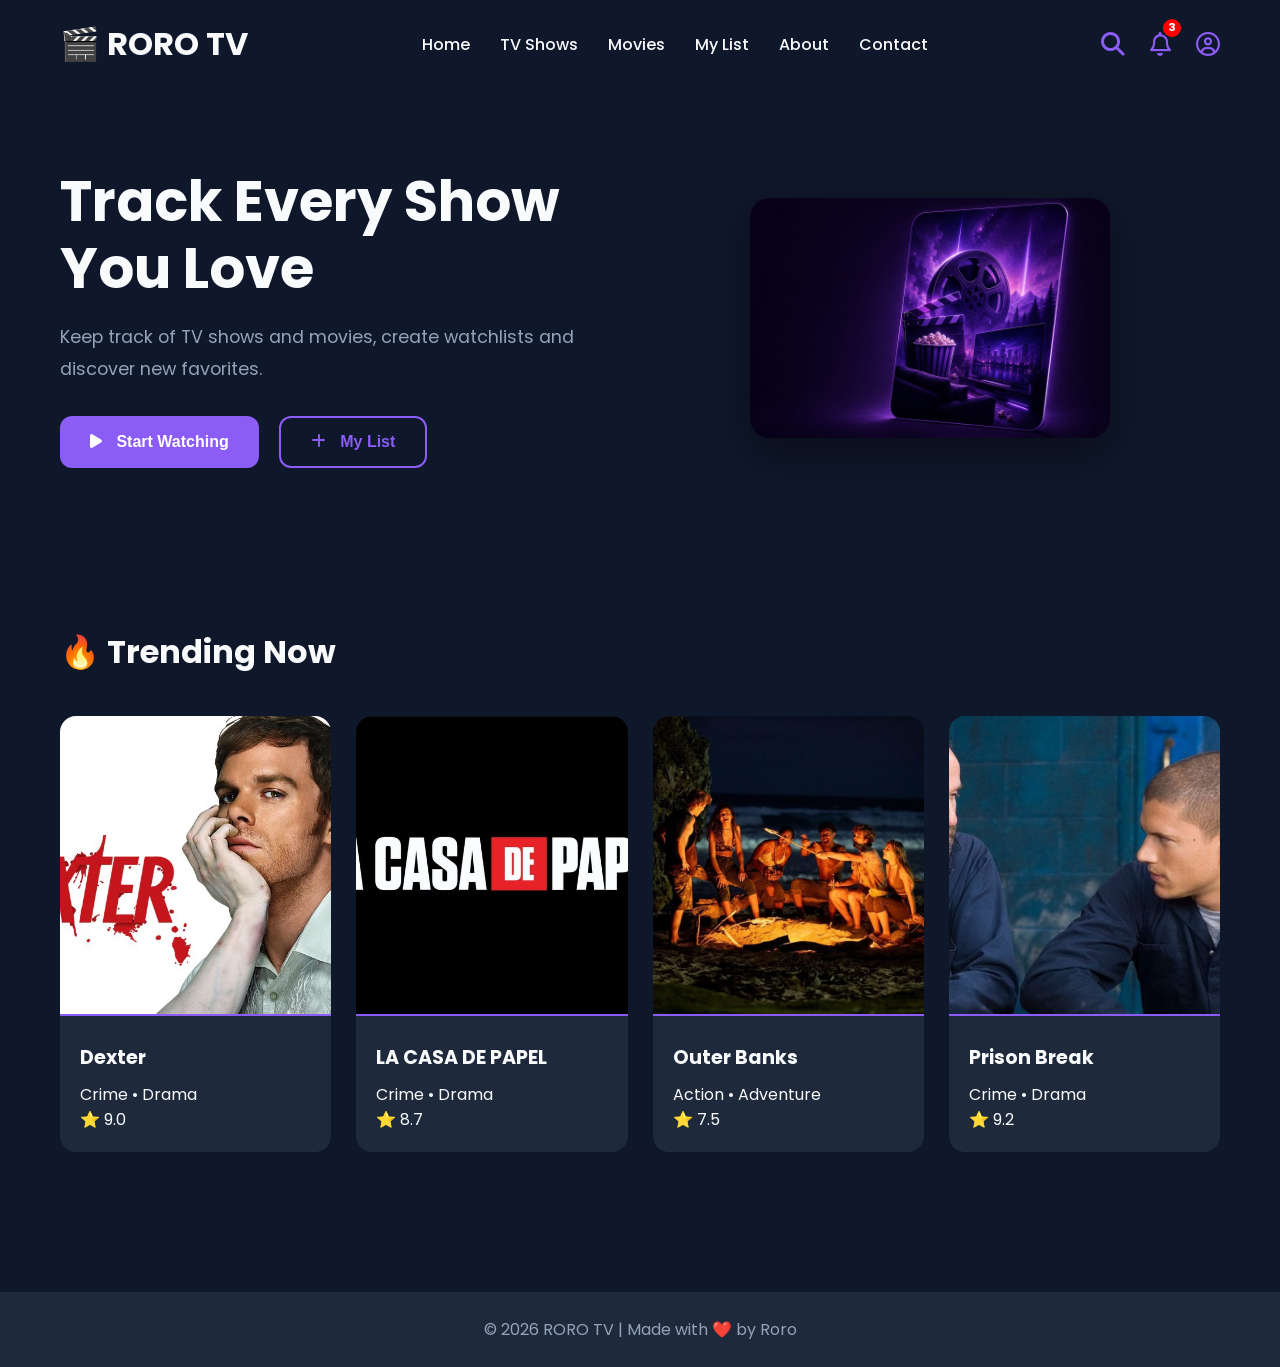
==== index.html @ 0ed61030 "Add files via upload" ====
<!DOCTYPE html>
<html lang="en">

<head>
    <meta charset="UTF-8">
    <meta name="viewport" content="width=device-width, initial-scale=1.0">

    <title>RORO TV</title>

    <!-- CSS -->
    <link rel="stylesheet" href="roro.css">

    <!-- Google Font -->
    <link rel="preconnect" href="https://fonts.googleapis.com">
    <link rel="preconnect" href="https://fonts.gstatic.com" crossorigin>
    <link href="https://fonts.googleapis.com/css2?family=Poppins:wght@300;400;500;600;700&display=swap"
        rel="stylesheet">

    <!-- Font Awesome -->
    <link rel="stylesheet"
        href="https://cdnjs.cloudflare.com/ajax/libs/font-awesome/6.7.2/css/all.min.css">
</head>

<body>


    <!-- ==========================================
                    HEADER
    =========================================== -->

    <header>

        <nav>

            <!-- Logo -->
            <div class="logo">
                <h1>🎬 RORO TV</h1>
            </div>


            <!-- Navigation Links -->
            <ul class="nav-links">
                <li><a href="#">Home</a></li>
                <li><a href="#">TV Shows</a></li>
                <li><a href="#">Movies</a></li>
                <li><a href="#">My List</a></li>
                <li><a href="#">About</a></li>
                <li><a href="#">Contact</a></li>
            </ul>

            <!-- Navigation Icons -->
            <div class="nav-icons">
                <a href="#" id="searchBtn"><i class="fa-solid fa-magnifying-glass"></i></a>
                <div class="search-box"><input type="text" id="searchInput" placeholder="Search movies..."></div>
                <!--Notification -->
                <a href="#" id="notificationBtn">
                    <i class="fa-regular fa-bell"></i>
                    <span class="notification-count">3</span>
                </a>
                <div class="notification-box">
                    <h4>🔔 Notifications</h4>
                    <div class="notification-list"></div>
                    </div>
                <!-- Login -->
                <a href="#" id="loginBtn"><i class="fa-regular fa-circle-user"></i></a>
                <!-- LogOut -->
                <button class="logout-btn" id="logoutBtn">LogOut</button>
                
            </div>

        </nav>

    </header>

    <main>

        <!-- ==========================================
                    HERO SECTION
        =========================================== -->

        <section class="hero">

            <!-- Hero Text -->
            <div class="hero-text">

                <h2>Track Every Show You Love</h2>

                <p>
                    Keep track of TV shows and movies,
                    create watchlists and discover new favorites.
                </p>

                <!-- Hero Buttons -->
                <div class="hero-buttons">

                    <button class="btn-primary" id="startBtn">
                        <i class="fa-solid fa-play"></i>
                        Start Watching
                    </button>

                    <button class="btn-secondary">
                        <i class="btn-icon fa-solid fa-plus"></i>
                        <span class="btn-text">My List</span>
                    </button>

                </div>

            </div>

            <!-- Hero Image -->
            <div class="hero-image">
                <img src="tv.jpeg" alt="Movie Poster">
            </div>

        </section>

        <!-- ==========================================
                TRENDING SECTION
        =========================================== -->

        <section class="trending" id="trending">

            <h2>🔥 Trending Now</h2>

            <div class="cards">

                <!-- Card 1 -->
                <div class="card">

                    <img src="dexter.jpeg" alt="Dexter">

                    <div class="card-info">
                        <h3>Dexter</h3>
                        <p>Crime • Drama</p>
                        <span>⭐ 9.0</span>
                    </div>

                </div>

                <!-- Card 2 -->
                <div class="card">

                    <img src="LACASA.jpeg" alt="La Casa De Papel">

                    <div class="card-info">
                        <h3>LA CASA DE PAPEL</h3>
                        <p>Crime • Drama</p>
                        <span>⭐ 8.7</span>
                    </div>

                </div>

                <!-- Card 3 -->
                <div class="card">

                    <img src="outer.jpeg" alt="Outer Banks">

                    <div class="card-info">
                        <h3>Outer Banks</h3>
                        <p>Action • Adventure</p>
                        <span>⭐ 7.5</span>
                    </div>

                </div>

                <!-- Card 4 -->
                <div class="card">

                    <img src="pprsion.jpeg" alt="Prison Break">

                    <div class="card-info">
                        <h3>Prison Break</h3>
                        <p>Crime • Drama</p>
                        <span>⭐ 9.2</span>
                    </div>

                </div>

            </div>

        </section>

    </main>
   
        
            <!-- ==========================================
                LOGIN POPUP
========================================== -->

<div class="login-popup" id="loginPopup">

    <div class="login-content">

        <span class="close-btn" id="closeBtn">&times;</span>

        <h2>Login</h2>

        <input type="text" id="username" placeholder="Username">

        <input type="password" id="password" placeholder="Password">
        <label class="remember">
            <input type="checkbox" id="rememberMe">Remember Me
        </label>
        <p class="login-message" id="loginMessage"></p>
        
        <button class="btn-primary" id="loginSubmit">Login</button>

    </div>

</div>
       

    <!-- ==========================================
                    FOOTER
    =========================================== -->

    <footer>

        <p>© 2026 RORO TV | Made with ❤️ by Roro</p>

    </footer>

    
    <!-- JS -->
     <script src="roro.js"></script>

</body>

</html>
---- roro.css ----
/* ===================================
        GLOBAL SETTINGS
=================================== */

html{
    scroll-behavior: smooth;
}


/* ===================================
        RESET
=================================== */

*{
    margin: 0;
    padding: 0;
    box-sizing: border-box;
}


/* ===================================
        VARIABLES
=================================== */

:root{
    --background: #0f172a;
    --card: #1e293b;
    --primary: #8b5cf6;
    --text: #f8fafc;
    --gray: #94a3b8;
}


/* ===================================
        BODY
=================================== */

body{
    font-family: 'Poppins', sans-serif;
    background-color: var(--background);
    color: var(--text);
    min-height: 100vh;
}


/* ===================================
        HEADER
=================================== */

header{
    position: sticky;
    top: 0;
    z-index: 1000;
    background: var(--background);
    backdrop-filter: blur(10px);
}


/* ===================================
        NAVBAR
=================================== */

nav{
    display: flex;
    justify-content: space-between;
    align-items: center;
    padding: 20px 60px;
}


/* ---------- Logo ---------- */

.logo h1{
    font-size: 2rem;
    font-weight: 700;
    cursor: pointer;
    transition: all .3s ease;
}

.logo h1:hover{
    color: var(--primary);
    transform: scale(1.05);
}


/* ---------- Navigation Links ---------- */

.nav-links{
    list-style: none;
    display: flex;
    gap: 30px;
}

.nav-links a{
    display: inline-block;
    text-decoration: none;
    color: var(--text);
    font-weight: 500;
    position: relative;
    transition: all .3s ease;
}

.nav-links a:hover{
    color: var(--primary);
    transform: scale(1.2);
}

.nav-links a::after{
    content: "";
    position: absolute;
    left: 0;
    bottom: -5px;
    width: 0;
    height: 2px;
    background: var(--primary);
    transition: all .3s ease;
}

.nav-links a:hover::after{
    width: 100%;
}


/* ---------- Navigation Icons ---------- */

.nav-icons{
    position: relative;
    display: flex;
    align-items: center;
    gap: 25px;
}

.nav-icons a{
    color: var(--primary);
    font-size: 1.5rem;
    transition: all .3s ease;
}

.nav-icons a:hover{
    color: var(--text);
    transform: scale(1.3);
}

.search-box{
    position: absolute;
    top: 60px;
    right: 120px;
    display: none;
}

.search-box input{
    width: 220px;
    padding: 10px 15px;
    border: 1px solid var(--primary);
    border-radius: 10px;
    background: var(--card);
    color: var(--text);
    outline: none;

}

.search-box input::placeholder{
    color: var(--gray);
}

.search-box.show{
    display: block;
}
.notification-box{
    position: absolute;
    top: 60px;
    right: 50px;
    width: 250px;
    padding: 15px;
    background: var(--card);
    border: 1px solid var(--primary);
    border-radius: 12px;
    display: none;
    box-shadow: 0 10px 25px rgba(0, 0, 0, .3);


}

.notification-box h4{
    margin-bottom: 10px;
    color: var(--primary);
}

.notification-box p{
    color: var(--gray);
}

.notification-box.show{
    display: block;
}

.notification-item {
    padding: 10px 0;
    border-bottom: 1px solid rgba(255, 255, 255, .1);
}
.notification-item:last-child{
    border-bottom: none;
}
.notification-item strong{
    display: block;
    color: var(--text);
    margin-bottom: 5px;
}
.notification-item p{
    font-size: .9rem;
    color: var(--gray);
}

#notificationBtn{
    position: relative;
}
.notification-count{
    position: absolute;
    top: -8px;
    right: -10px;
    width: 18px;
    height: 18px;
    background: red;
    color: white;
    border-radius: 50%;
    display: flex;
    justify-content: center;
    align-items: center;
    font-size: .7rem;
    font-weight: bold;
}

.notification-list p {
    color: var(--gray);
    font-size: .9rem;
    padding: 8px 0;
    border-bottom: 1px solid rgba(255, 255, 255, .8);

}

.notification-list p:last-child{
    border-bottom: none;
}

/* ========================
                LOGIN POPUP
        ========================      */

.login-popup{
    position: fixed;
    inset: 0;
    background: rgba(0, 0, 0, .6);
    display: none;
    justify-content: center;
    align-items: center;
}

.login-popup.show{
    display: flex;
}

.login-content{
    width: 350px;
    background: var(--card);
    padding: 30px;
    border-radius: 16px;
    position: relative;
    display: flex;
    flex-direction: column;
    gap: 15px;
}

.login-content h2{
    text-align: center;
    color: var(--primary);
}

.login-content input{
    padding: 12px;
    border: 1px solid var(--primary);
    border-radius: 10px;
    outline: none;
    background: transparent;
    color: white;
}

.logout-btn{
    display: none;
    padding: 10px 22px;
    background: var(--primary);
    color: white;
    border: none;
    border-radius: 10px;
    cursor: pointer;
    font-size: .95rem;
    font-weight: 600;
    transition: .3s;
}

.logout-btn:hover{
    background: #7c3aed;
    transform: scale(1.05);
}
.close-btn{
    position: absolute;
    right: 15px;
    top: 10px;
    font-size: 28px;
    cursor: pointer;
}

.remember{
    display: flex;
    align-items: center;
    gap: 8px;
    color: var(--gray);
    font-size: .9rem;
}

#loginSubmit{
    width: 100%;
    margin-top: 5px;
}

/* ===================================
        HERO SECTION
=================================== */

.hero{
    display: flex;
    justify-content: space-between;
    align-items: center;
    padding: 80px 60px;
}

.hero-text{
    flex: 1;
}

.hero-text h2{
    font-size: 3.5rem;
    line-height: 1.2;
    margin-bottom: 20px;
}

.hero-text p{
    font-size: 1.1rem;
    color: var(--gray);
    line-height: 1.8;
    max-width: 550px;
    margin-bottom: 30px;
}

/* ===================================
        BUTTONS
=================================== */

/* ---------- Hero Buttons Container ---------- */

.hero-buttons{
    display: flex;
    gap: 20px;
}


/* ---------- General Button Style ---------- */

.btn-primary,
.btn-secondary{
    padding: 15px 30px;
    border-radius: 12px;
    cursor: pointer;
    font-size: 1rem;
    font-weight: 600;
    transition: all .3s ease;
}


/* ---------- Primary Button ---------- */

.btn-primary{
    background-color: var(--primary);
    color: white;
    border: none;
}

.btn-primary:hover{
    background-color: #7c3aed;
    transform: translateY(-3px);
    box-shadow: 0 8px 20px rgba(139, 92, 246, 0.4);
}


/* ---------- Secondary Button ---------- */

.btn-secondary{
    background: transparent;
    color: var(--primary);
    border: 2px solid var(--primary);
}

.btn-secondary:hover{
    background: var(--primary);
    color: white;
}


/* ---------- Button Icons ---------- */

.hero-buttons i{
    margin-right: 10px;
}


/* ===================================
        HERO IMAGE
=================================== */

.hero-image{
    flex: 1;
    display: flex;
    justify-content: center;
    align-items: center;
}

.hero-image img{
    width: 100%;
    max-width: 360px;
    height: auto;
    object-fit: cover;
    border-radius: 20px;
    box-shadow: 0 15px 40px rgba(0, 0, 0, 0.4);
    transition: all .3s ease;
}

.hero-image img:hover{
    transform: scale(1.03) rotate(2deg);
}

/* ===================================
        TRENDING SECTION
=================================== */

.trending{
    padding: 80px 60px;
}

.trending h2{
    font-size: 2rem;
    margin-bottom: 40px;
    color: var(--text);
}


/* ===================================
        CARDS
=================================== */

.cards{
    display: grid;
    grid-template-columns: repeat(4, 1fr);
    gap: 25px;
}

.card{
    background: var(--card);
    border-radius: 16px;
    overflow: hidden;
    transition: all .3s ease;
}

.card:hover{
    transform: translateY(-10px) scale(1.03);
    box-shadow: 0 10px 25px rgba(0, 0, 0, 0.3);
}

.card img{
    width: 100%;
    height: 300px;
    object-fit: cover;
    border-bottom: 2px solid var(--primary);
}

/* ===================================
        TRENDING SECTION
=================================== */

.card-info{
    padding: 20px;
}

.card-info h3{
    margin-bottom: 10px;
    font-size: 1.2rem;
}


/* ===================================
        FOOTER
=================================== */

footer{
    text-align: center;
    padding: 25px;
    background: var(--card);
    color: var(--gray);
    margin-top: 60px;
}


/* ===================================
        TEXT SELECTION
=================================== */

::selection{
    background: var(--primary);
    color: white;
}


/* ===================================
        RESPONSIVE DESIGN
=================================== */

/* ---------- Tablet ---------- */

@media (max-width: 992px){

    .cards{
        grid-template-columns: repeat(2, 1fr);
    }

    .hero{
        flex-direction: column;
    }

    .hero-text h2{
        font-size: 2.5rem;
    }

    .hero-image img{
        width: 70%;
    }

}


/* ---------- Mobile ---------- */

@media (max-width: 768px){

    nav{
        flex-direction: column;
        gap: 20px;
    }

    .nav-links{
        flex-direction: column;
        align-items: center;
    }

}


/* ---------- Small Mobile ---------- */

@media (max-width: 600px){

    .cards{
        grid-template-columns: 1fr;
    }

    nav{
        padding: 20px;
    }

    .logo h1{
        font-size: 1.5rem;
    }

    .hero{
        padding: 40px 20px;
        text-align: center;
    }

    .hero-text h2{
        font-size: 2.2rem;
    }

    .hero-text p{
        font-size: 1rem;
    }

    .hero-buttons{
        flex-direction: column;
        justify-content: center;
    }

    .hero-image img{
        max-width: 280px;
    }

}

.added{
    background-color: var(--primary);
    color: white;
    border: none;
}
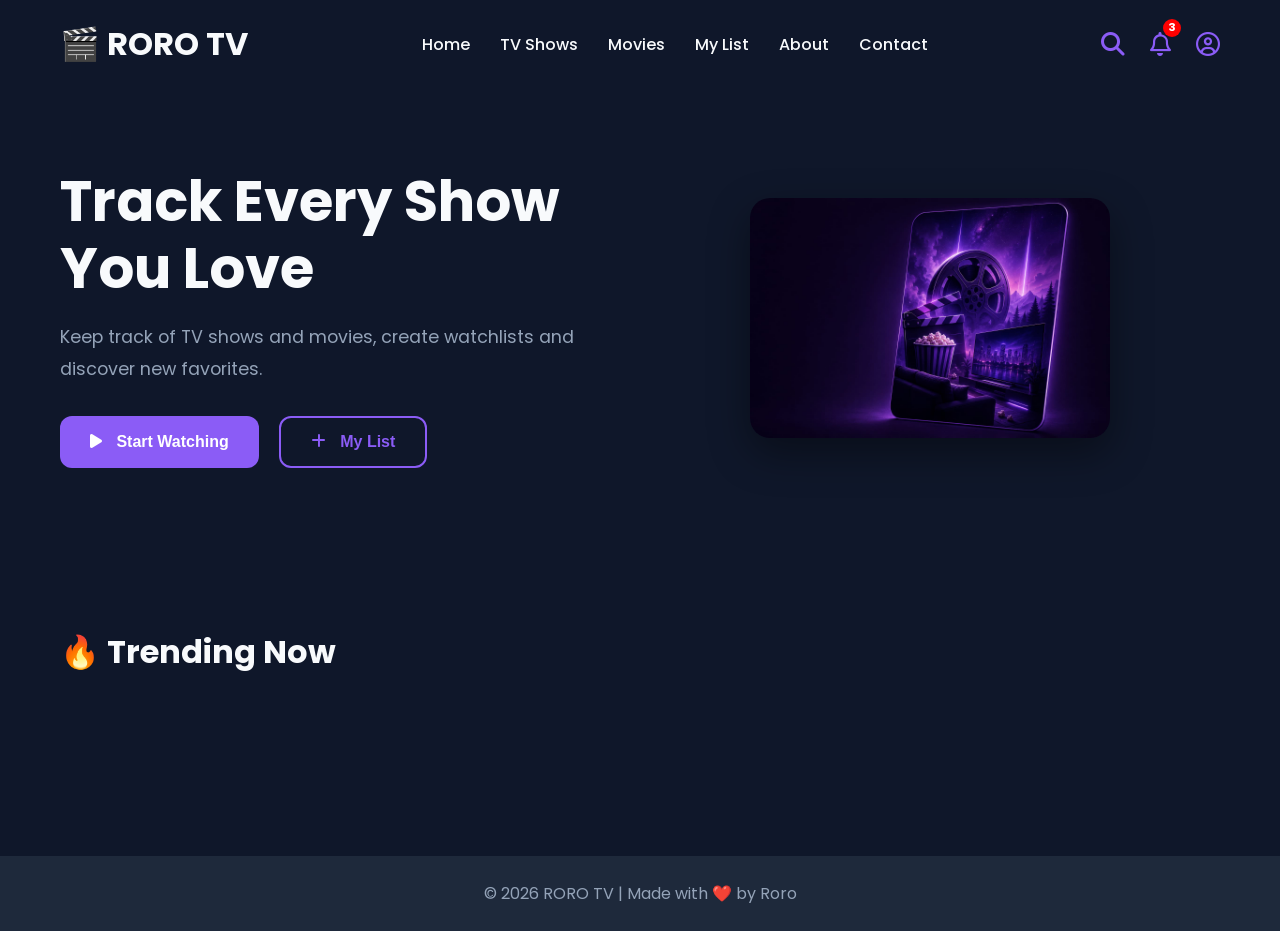
==== commit ffc12aaa: "Update index.html" ====
--- a/index.html
+++ b/index.html
@@ -123,58 +123,16 @@
             <h2>🔥 Trending Now</h2>
 
             <div class="cards">
-
-                <!-- Card 1 -->
-                <div class="card">
-
-                    <img src="dexter.jpeg" alt="Dexter">
-
-                    <div class="card-info">
-                        <h3>Dexter</h3>
-                        <p>Crime • Drama</p>
-                        <span>⭐ 9.0</span>
-                    </div>
-
-                </div>
+                <div class="card"></div>
 
                 <!-- Card 2 -->
-                <div class="card">
-
-                    <img src="LACASA.jpeg" alt="La Casa De Papel">
-
-                    <div class="card-info">
-                        <h3>LA CASA DE PAPEL</h3>
-                        <p>Crime • Drama</p>
-                        <span>⭐ 8.7</span>
-                    </div>
-
-                </div>
+                <div class="card"></div>
 
                 <!-- Card 3 -->
-                <div class="card">
-
-                    <img src="outer.jpeg" alt="Outer Banks">
-
-                    <div class="card-info">
-                        <h3>Outer Banks</h3>
-                        <p>Action • Adventure</p>
-                        <span>⭐ 7.5</span>
-                    </div>
-
-                </div>
+                <div class="card"> </div>
 
                 <!-- Card 4 -->
-                <div class="card">
-
-                    <img src="pprsion.jpeg" alt="Prison Break">
-
-                    <div class="card-info">
-                        <h3>Prison Break</h3>
-                        <p>Crime • Drama</p>
-                        <span>⭐ 9.2</span>
-                    </div>
-
-                </div>
+                <div class="card"></div>
 
             </div>
 
@@ -226,4 +184,4 @@
 
 </body>
 
-</html>+</html>
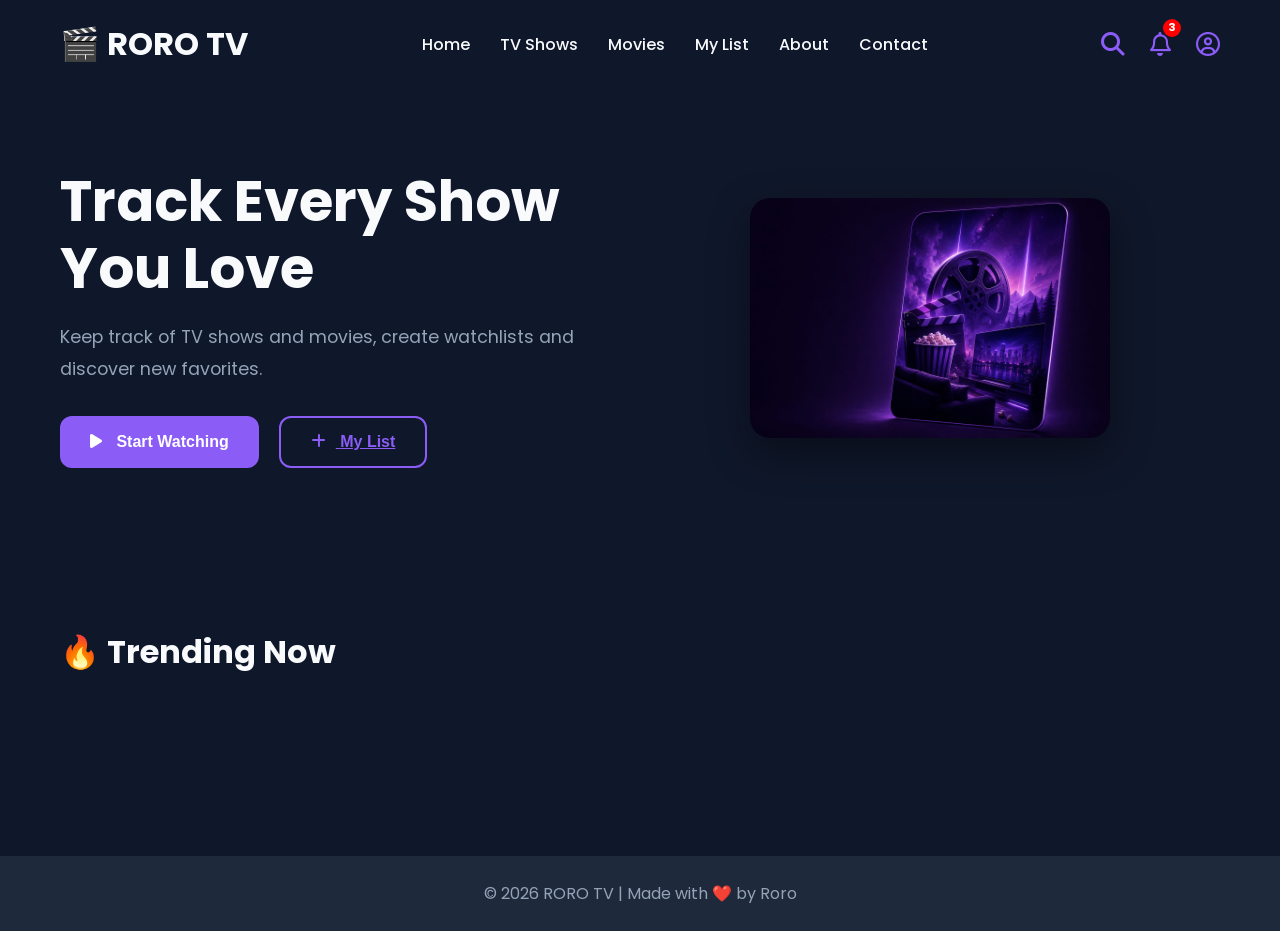
==== commit 1ed778c9: "Update index.html" ====
--- a/index.html
+++ b/index.html
@@ -17,8 +17,7 @@
         rel="stylesheet">
 
     <!-- Font Awesome -->
-    <link rel="stylesheet"
-        href="https://cdnjs.cloudflare.com/ajax/libs/font-awesome/6.7.2/css/all.min.css">
+    <link rel="stylesheet" href="https://cdnjs.cloudflare.com/ajax/libs/font-awesome/6.7.2/css/all.min.css">
 </head>
 
 <body>
@@ -40,10 +39,10 @@
 
             <!-- Navigation Links -->
             <ul class="nav-links">
-                <li><a href="#">Home</a></li>
-                <li><a href="#">TV Shows</a></li>
-                <li><a href="#">Movies</a></li>
-                <li><a href="#">My List</a></li>
+                <li><a href="#" id="homeLink">Home</a></li>
+                <li><a href="tv-shows.html" id="tvShowsLink">TV Shows</a></li>
+                <li><a href="movie.html" id="moviesLink">Movies</a></li>
+                <li><a href="Mylist.html">My List</a></li>
                 <li><a href="#">About</a></li>
                 <li><a href="#">Contact</a></li>
             </ul>
@@ -60,12 +59,12 @@
                 <div class="notification-box">
                     <h4>🔔 Notifications</h4>
                     <div class="notification-list"></div>
-                    </div>
+                </div>
                 <!-- Login -->
                 <a href="#" id="loginBtn"><i class="fa-regular fa-circle-user"></i></a>
                 <!-- LogOut -->
                 <button class="logout-btn" id="logoutBtn">LogOut</button>
-                
+
             </div>
 
         </nav>
@@ -98,10 +97,11 @@
                         Start Watching
                     </button>
 
-                    <button class="btn-secondary">
-                        <i class="btn-icon fa-solid fa-plus"></i>
-                        <span class="btn-text">My List</span>
-                    </button>
+                    <a href="Mylist.html" class="btn-secondary">
+                        <i class="fa-solid fa-plus"></i>
+                        <span>My List</span>
+                    </a>
+
 
                 </div>
 
@@ -122,14 +122,16 @@
 
             <h2>🔥 Trending Now</h2>
 
-            <div class="cards">
-                <div class="card"></div>
+            <div class="cards" id="movieCards">
+
+                <!-- Card 1 -->
+                <div class="card"> </div>
 
                 <!-- Card 2 -->
                 <div class="card"></div>
 
                 <!-- Card 3 -->
-                <div class="card"> </div>
+                <div class="card"></div>
 
                 <!-- Card 4 -->
                 <div class="card"></div>
@@ -139,34 +141,34 @@
         </section>
 
     </main>
-   
-        
-            <!-- ==========================================
+
+
+    <!-- ==========================================
                 LOGIN POPUP
 ========================================== -->
 
-<div class="login-popup" id="loginPopup">
+    <div class="login-popup" id="loginPopup">
 
-    <div class="login-content">
+        <div class="login-content">
 
-        <span class="close-btn" id="closeBtn">&times;</span>
+            <span class="close-btn" id="closeBtn">&times;</span>
 
-        <h2>Login</h2>
+            <h2>Login</h2>
 
-        <input type="text" id="username" placeholder="Username">
+            <input type="text" id="username" placeholder="Username">
 
-        <input type="password" id="password" placeholder="Password">
-        <label class="remember">
-            <input type="checkbox" id="rememberMe">Remember Me
-        </label>
-        <p class="login-message" id="loginMessage"></p>
-        
-        <button class="btn-primary" id="loginSubmit">Login</button>
+            <input type="password" id="password" placeholder="Password">
+            <label class="remember">
+                <input type="checkbox" id="rememberMe">Remember Me
+            </label>
+            <p class="login-message" id="loginMessage"></p>
+
+            <button class="btn-primary" id="loginSubmit">Login</button>
+
+        </div>
 
     </div>
 
-</div>
-       
 
     <!-- ==========================================
                     FOOTER
@@ -178,9 +180,9 @@
 
     </footer>
 
-    
+
     <!-- JS -->
-     <script src="roro.js"></script>
+    <script src="roro.js"></script>
 
 </body>
 
--- a/roro.css
+++ b/roro.css
@@ -606,4 +606,62 @@
     background-color: var(--primary);
     color: white;
     border: none;
+}
+
+.add-list-btn , .remove-btn{
+    border: none;
+    padding: 9px 16px;
+    border-radius: 20px;
+    font-family: "Poppins",sans-serif;
+    font-size: 14px;
+    font-weight: 500;
+    cursor: pointer;
+    transition: 0.3s;
+
+}
+
+.add-list-btn{
+    background: #5b5ce2;
+    color: white;
+    margin-top: 12px;
+    margin-left: auto;
+    min-width: 120px;
+}
+.add-list-btn:hover{
+    background: #7677ff;
+    transform: translateY(-2px);
+}
+.add-list-btn:active{
+    transform: scale(0.95);
+}
+.remove-btn{
+    background: #e74c5b;
+    color: white;
+    margin-left: 8px;
+}
+.remove-btn:hover{
+    background: #ff6875;
+    transform: translateY(-2px);
+}
+.remove-btn:active{
+    transform: scale(0.95);
+}
+.card-info{
+    position: relative;
+    display: flex;
+    flex-direction: column;
+}
+.card-info h3 {
+    margin-bottom: 8px;
+}
+.card-info p{
+    margin-bottom: 10px;
+}
+.card-info span{
+    align-self: flex-start;
+}
+.add-list-btn ,.remove-btn{
+    align-self: flex-end;
+    margin-top: -25px;
+    min-width: 120px;
 }
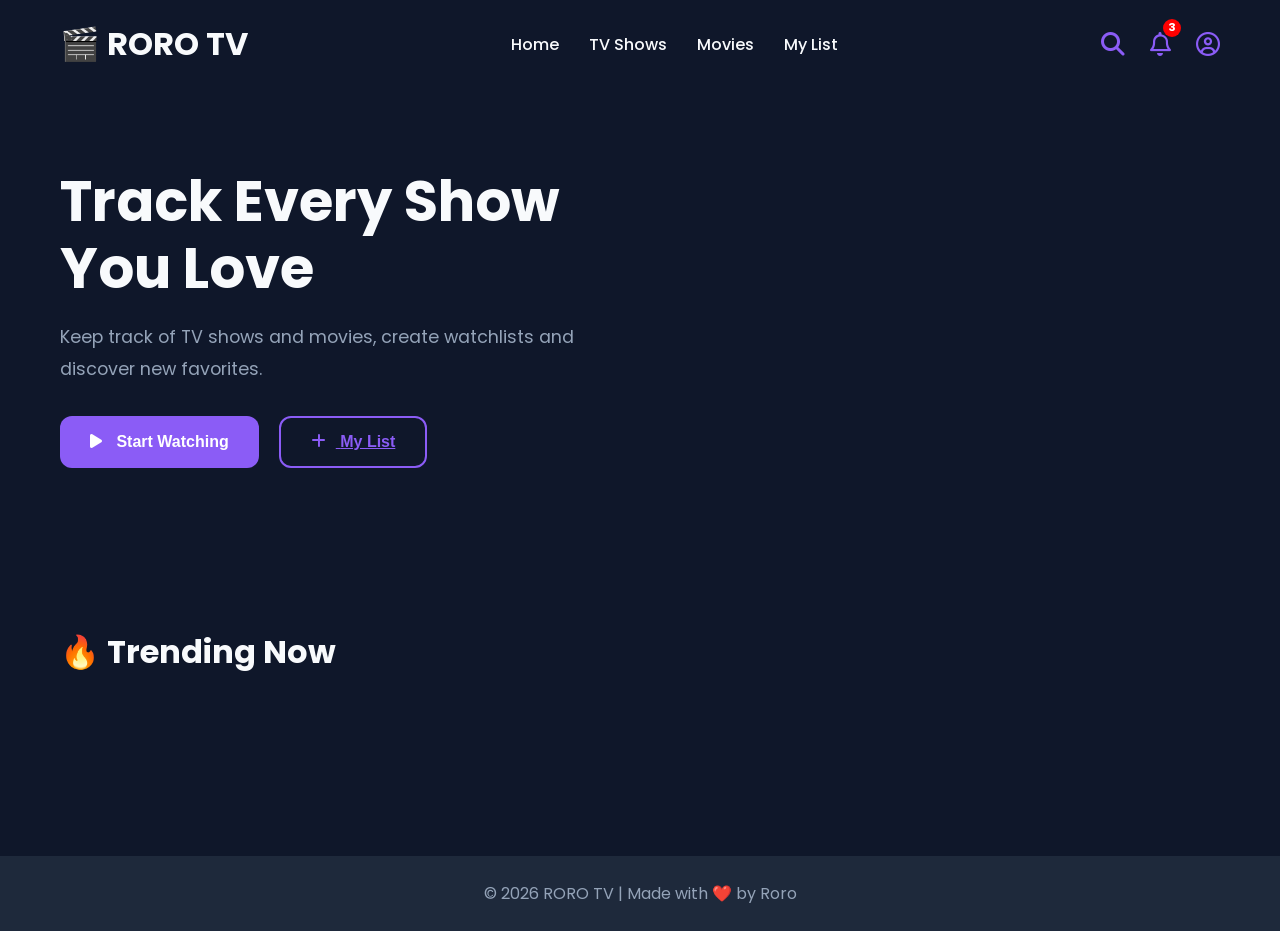
==== commit 8b73fc2a: "Update index.html" ====
--- a/index.html
+++ b/index.html
@@ -43,8 +43,7 @@
                 <li><a href="tv-shows.html" id="tvShowsLink">TV Shows</a></li>
                 <li><a href="movie.html" id="moviesLink">Movies</a></li>
                 <li><a href="Mylist.html">My List</a></li>
-                <li><a href="#">About</a></li>
-                <li><a href="#">Contact</a></li>
+               
             </ul>
 
             <!-- Navigation Icons -->
@@ -96,12 +95,10 @@
                         <i class="fa-solid fa-play"></i>
                         Start Watching
                     </button>
-
                     <a href="Mylist.html" class="btn-secondary">
                         <i class="fa-solid fa-plus"></i>
                         <span>My List</span>
                     </a>
-
 
                 </div>
 
@@ -109,7 +106,6 @@
 
             <!-- Hero Image -->
             <div class="hero-image">
-                <img src="tv.jpeg" alt="Movie Poster">
             </div>
 
         </section>
